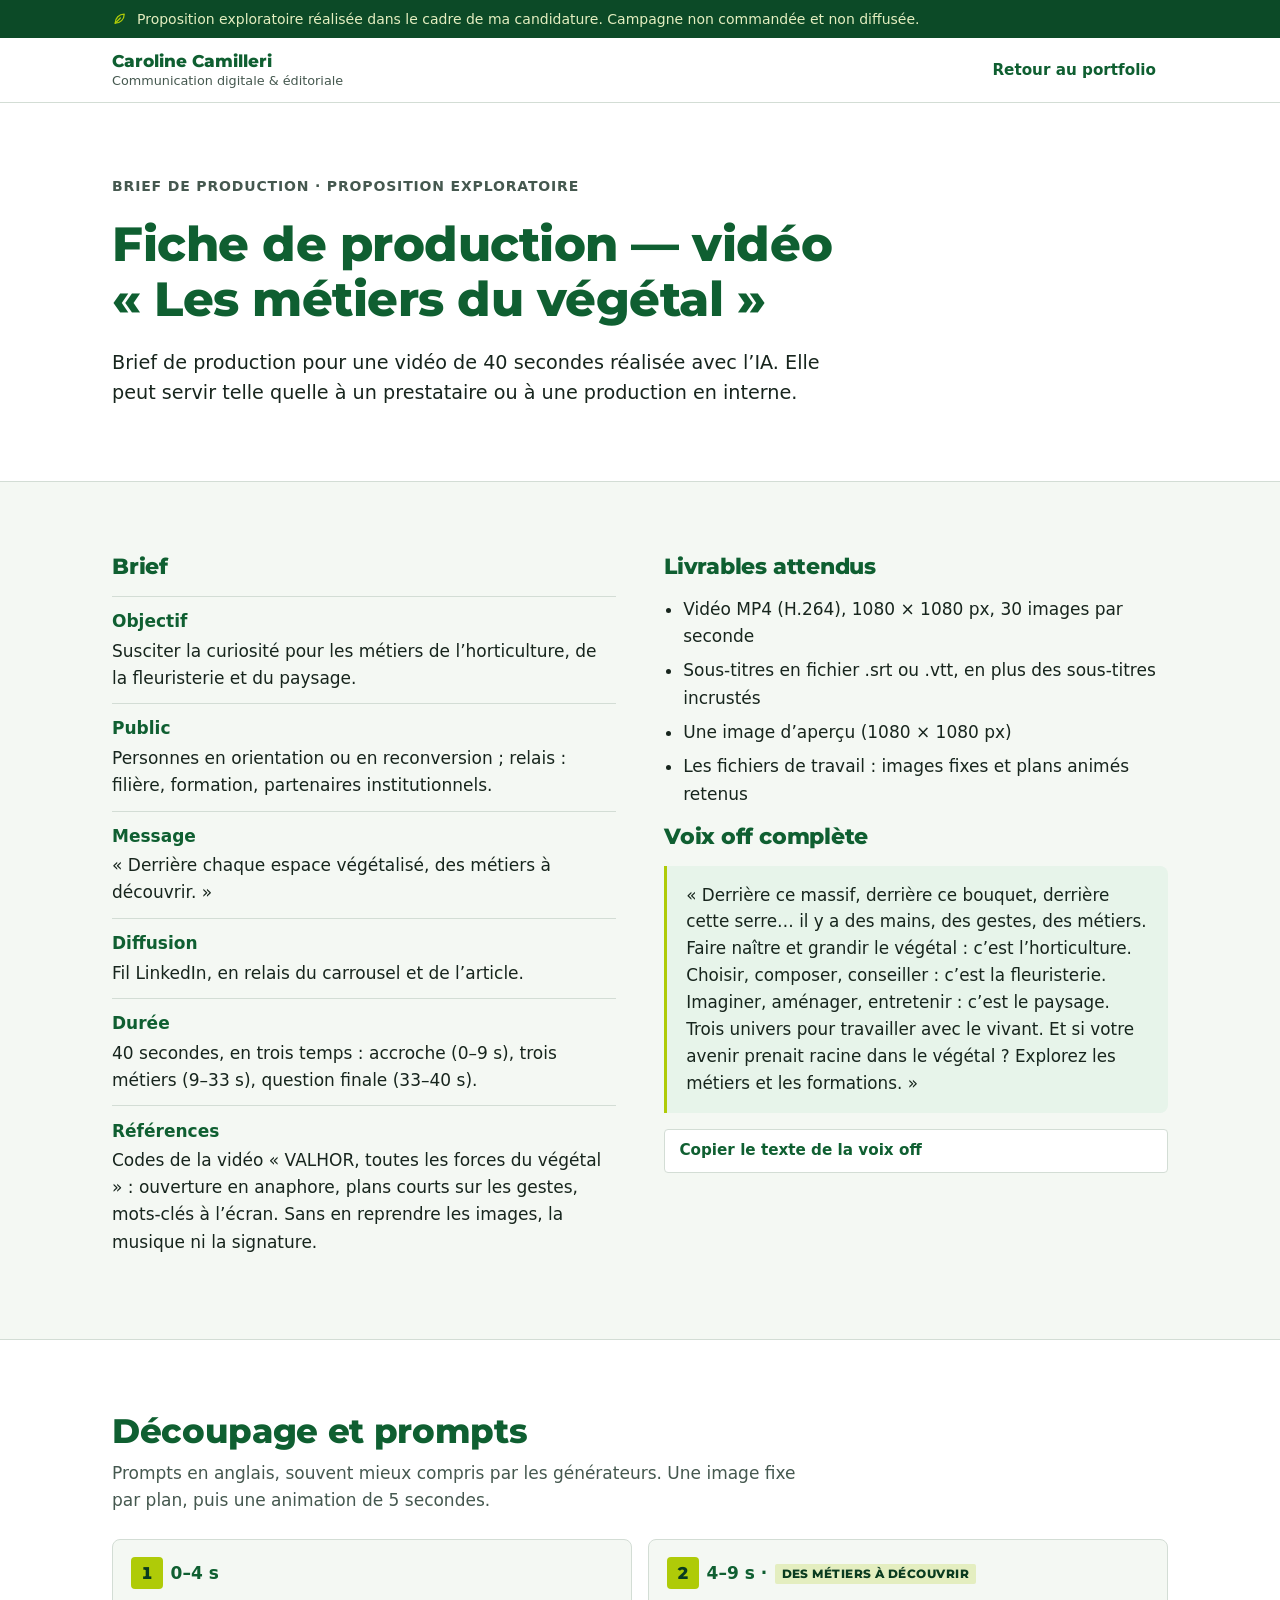
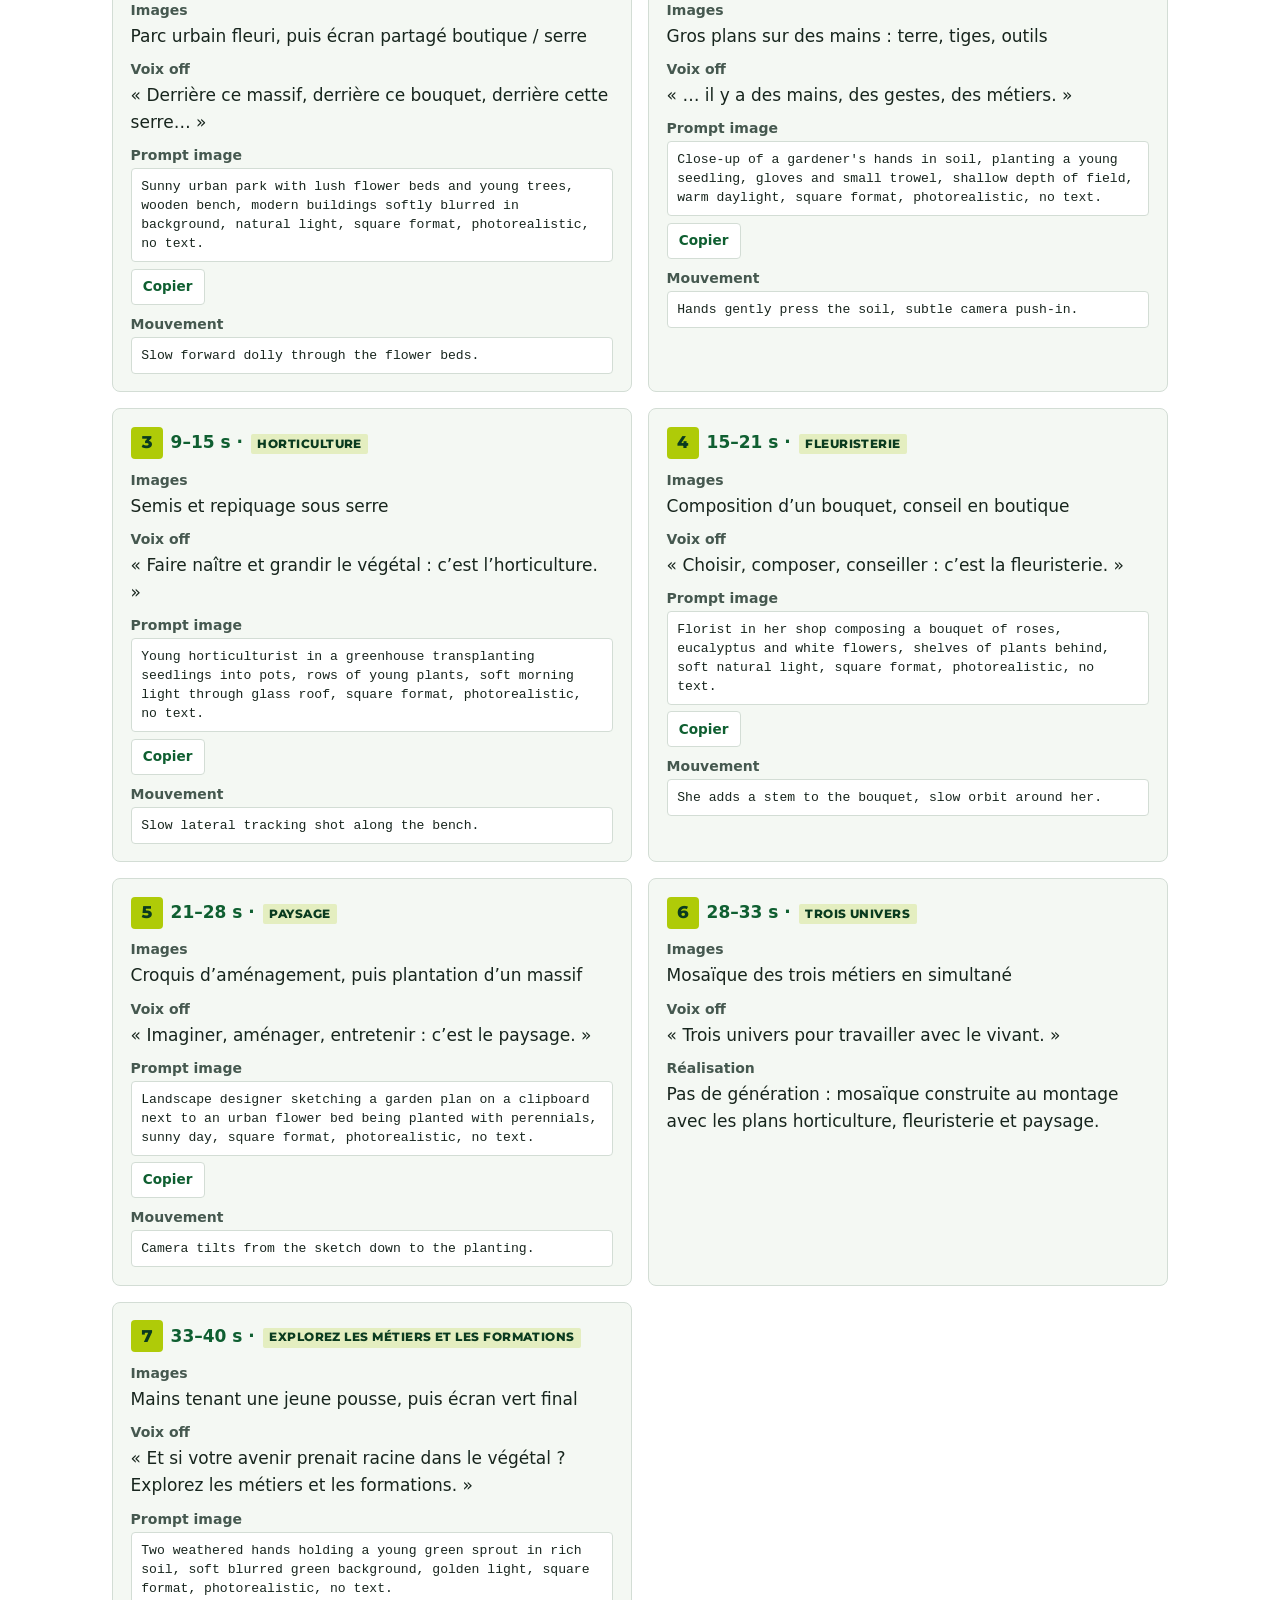
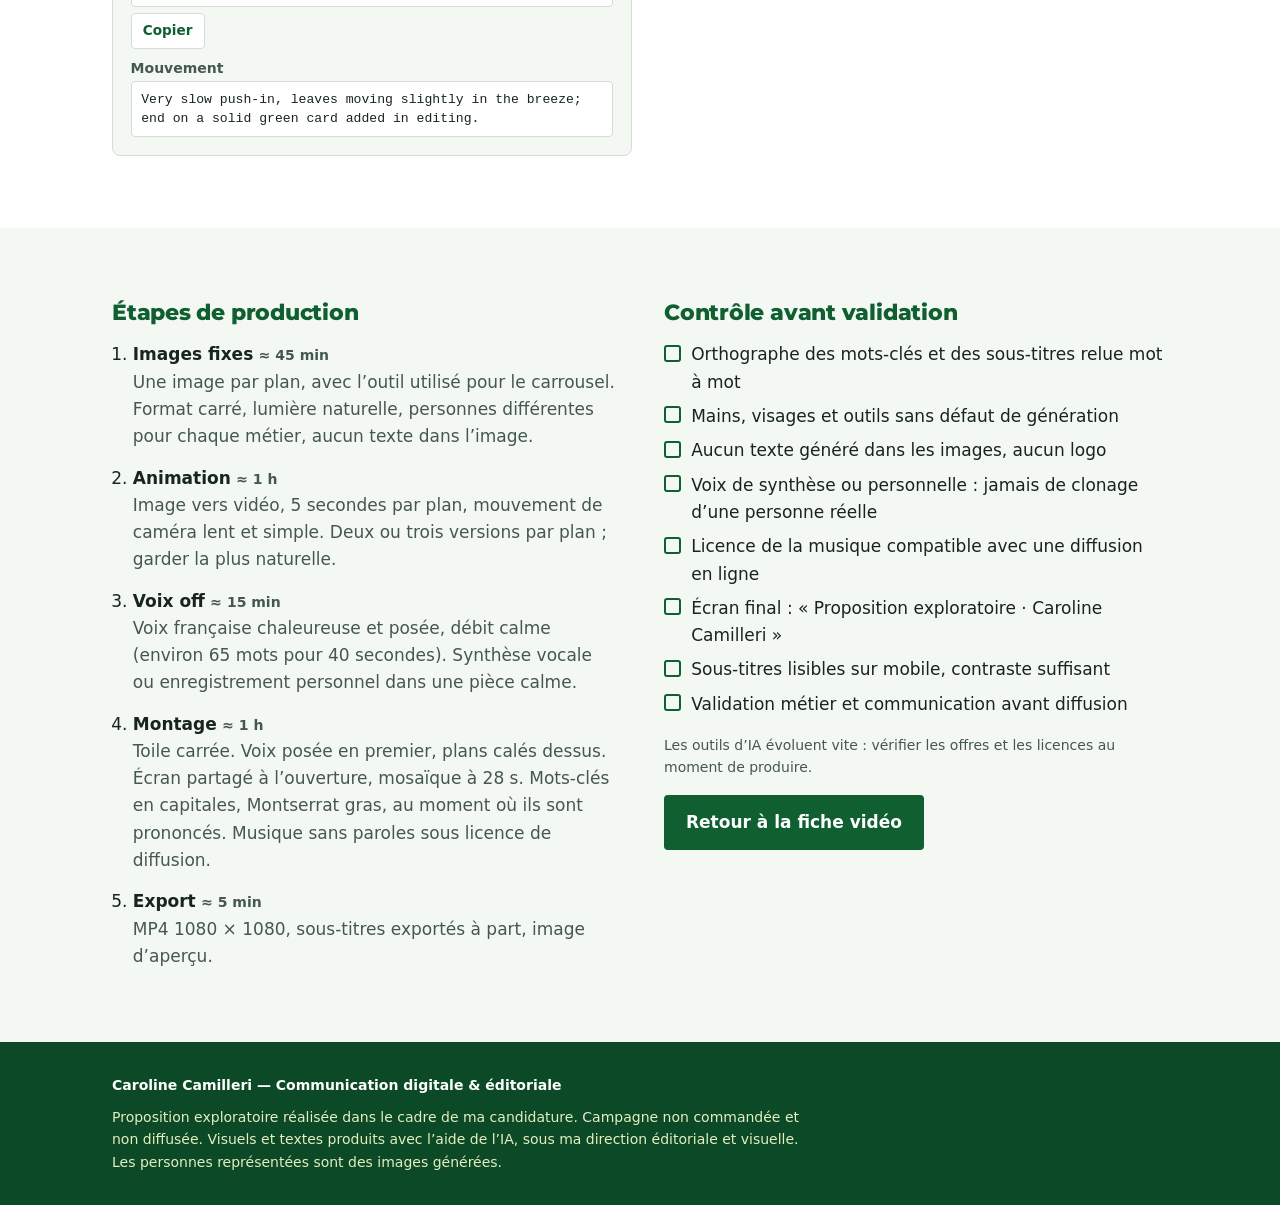
==== fiche-video.html @ 1ad157cb "Fiche de production de la vidéo (brief, prompts, étapes, contrôle) - Nouvelle page fiche-video.html," ====
<!doctype html>
<html lang="fr">
<head>
  <meta charset="utf-8">
  <meta name="viewport" content="width=device-width, initial-scale=1">
  <title>Fiche de production vidéo — Caroline Camilleri</title>
  <meta name="description" content="Fiche de production de la vidéo courte « Les métiers du végétal » : brief, découpage, prompts, étapes et contrôle qualité. Proposition exploratoire, non commandée.">
  <meta name="robots" content="noindex">
  <meta name="theme-color" content="#0c4a27">
  <link rel="stylesheet" href="assets/css/styles.css">
</head>
<body>
  <a class="skip-link" href="#contenu">Aller au contenu</a>

  <div class="disclaimer" role="note">
    <p class="wrap" data-slot="mention"></p>
  </div>

  <header class="site-header" id="haut">
    <div class="wrap site-header__inner">
      <a class="brand" href="index.html">
        <span class="brand__name" data-slot="autrice"></span>
        <span class="brand__role" data-slot="role"></span>
      </a>
      <nav class="site-nav" aria-label="Retour">
        <ul><li><a href="index.html#video">Retour au portfolio</a></li></ul>
      </nav>
    </div>
  </header>

  <main id="contenu" tabindex="-1">
    <noscript>
      <div class="wrap noscript">
        <p>Cette page affiche ses contenus à l’aide de JavaScript. Merci de l’activer.</p>
      </div>
    </noscript>
  </main>

  <footer class="site-footer">
    <div class="wrap site-footer__inner" data-slot="footer"></div>
  </footer>

  <script src="assets/js/content.js"></script>
  <script src="assets/js/fiche.js"></script>
</body>
</html>
---- assets/css/styles.css ----
/* =========================================================
   Portfolio Caroline Camilleri — candidature VALHOR
   Mise en page resserrée : introduction, réalisations, démarche.
   ========================================================= */

@font-face {
  font-family: "Montserrat";
  font-style: normal;
  font-weight: 100 900;
  font-display: swap;
  src: url("../fonts/montserrat-latin-wght-normal.woff2") format("woff2-variations"),
       url("../fonts/montserrat-latin-wght-normal.woff2") format("woff2");
}

/* Palette inspirée de l'univers public de VALHOR (couleurs relevées à l'écran,
   approximatives). Le vert-jaune ne sert jamais de couleur de texte sur fond clair. */
:root {
  --forest: #0f5f31;        /* titres, boutons, texte fort */
  --forest-2: #0b4a26;      /* survol */
  --forest-night: #0c4a27;  /* bandeaux sombres */
  --forest-deep: #0a3b1f;   /* texte posé sur le vert-jaune */
  --lime: #afcb08;          /* vert-jaune, aplats uniquement */
  --lime-soft: #e4eec0;
  --surface: #ffffff;
  --bg: #f4f8f3;
  --tint: #e7f4ea;
  --ink: #17251d;
  --muted: #45584f;
  --border: #d3ddd5;
  --focus: #0b6bcb;

  --font: "Inter", "Segoe UI", system-ui, -apple-system, "Helvetica Neue", Roboto, Arial, sans-serif;
  --font-display: "Montserrat", "Inter", "Segoe UI", system-ui, -apple-system, Arial, sans-serif;

  --fs-h1: clamp(2rem, 1.4rem + 2.6vw, 3rem);
  --fs-h2: clamp(1.6rem, 1.3rem + 1.4vw, 2.1rem);
  --fs-h3: clamp(1.2rem, 1.1rem + 0.5vw, 1.4rem);
  --fs-lead: clamp(1.0625rem, 1rem + 0.3vw, 1.2rem);
  --fs-small: 0.875rem;

  --radius-control: 4px;
  --radius-card: 8px;
  --shadow-card: 0 1px 2px rgba(15, 95, 49, 0.06), 0 8px 24px -12px rgba(15, 95, 49, 0.18);
  --gutter: clamp(1rem, 4vw, 2rem);
  --maxw: 1120px;
  --section-y: clamp(3rem, 7vw, 4.5rem);
}

*, *::before, *::after { box-sizing: border-box; }

html { -webkit-text-size-adjust: 100%; scroll-padding-top: 5rem; }
@media (prefers-reduced-motion: no-preference) { html { scroll-behavior: smooth; } }

body::before {
  content: "";
  position: fixed;
  inset: 0 0 auto;
  height: env(safe-area-inset-top, 0px);
  z-index: 60;
  background: var(--surface);
}

body {
  margin: 0;
  background: var(--bg);
  color: var(--ink);
  font-family: var(--font);
  font-size: 1.0625rem;
  line-height: 1.6;
  overflow-x: hidden;
}

img, svg, video { display: block; max-width: 100%; }
img { height: auto; }

h1, h2, h3,
.brand__name, .project__num, .step__num,
.article-card__title, .placeholder__big {
  font-family: var(--font-display);
}
h1, h2, h3 {
  margin: 0;
  line-height: 1.15;
  letter-spacing: -0.01em;
  font-weight: 800;
  color: var(--forest);
  text-wrap: balance;
}
h1 { font-size: var(--fs-h1); max-width: 22ch; }
h2 { font-size: var(--fs-h2); }
h3 { font-size: var(--fs-h3); font-weight: 700; }

p { margin: 0; }
a { color: var(--forest); text-underline-offset: 0.18em; }

:focus-visible { outline: 3px solid var(--focus); outline-offset: 3px; border-radius: 2px; }
.disclaimer :focus-visible, .site-footer :focus-visible, .lightbox :focus-visible { outline-color: var(--lime); }

.sr-only {
  position: absolute !important;
  width: 1px; height: 1px;
  padding: 0; margin: -1px;
  overflow: hidden;
  clip: rect(0 0 0 0);
  white-space: nowrap;
  border: 0;
}

.wrap { width: 100%; max-width: var(--maxw); margin-inline: auto; padding-inline: var(--gutter); }

.skip-link {
  position: absolute; left: 1rem; top: -4rem; z-index: 100;
  padding: 0.75rem 1rem;
  background: var(--forest-night); color: #fff;
  border-radius: var(--radius-control);
}
.skip-link:focus { top: 1rem; }

.icon {
  width: 1.1em; height: 1.1em; flex: none;
  fill: none; stroke: currentColor; stroke-width: 2; stroke-linecap: round; stroke-linejoin: round;
}

/* ---------- Mention, en-tête ---------- */

.disclaimer { background: var(--forest-night); color: var(--lime-soft); font-size: var(--fs-small); line-height: 1.45; }
.disclaimer p { display: flex; gap: 0.6rem; align-items: flex-start; padding-block: 0.55rem; }
.disclaimer .icon { color: var(--lime); margin-top: 0.15em; }

.site-header {
  position: sticky;
  top: env(safe-area-inset-top, 0px);
  z-index: 50;
  background: rgba(255, 255, 255, 0.95);
  backdrop-filter: blur(8px);
  border-bottom: 1px solid var(--border);
}
.site-header__inner { display: flex; align-items: center; justify-content: space-between; gap: 1rem; min-height: 4rem; }
.brand { display: flex; flex-direction: column; text-decoration: none; line-height: 1.25; }
.brand__name { font-weight: 800; color: var(--forest); }
.brand__role { font-size: 0.8rem; color: var(--muted); }
.site-nav ul { display: flex; gap: 0.25rem; margin: 0; padding: 0; list-style: none; }
.site-nav a {
  display: block;
  padding: 0.5rem 0.75rem;
  font-weight: 600;
  font-size: 0.95rem;
  text-decoration: none;
  border-radius: var(--radius-control);
}
.site-nav a:hover { background: var(--tint); }
@media (max-width: 480px) {
  .brand__role { display: none; }
  .site-nav a { padding: 0.5rem; font-size: 0.9rem; }
}

/* ---------- Boutons, badges, étiquettes ---------- */

.btn {
  display: inline-flex; align-items: center; gap: 0.6rem;
  min-height: 48px;
  padding: 0.75rem 1.25rem;
  font: inherit; font-weight: 700;
  border-radius: var(--radius-control);
  border: 2px solid transparent;
  text-decoration: none;
  cursor: pointer;
}
.btn--primary { background: var(--forest); color: #fff; }
.btn--primary:hover { background: var(--forest-2); }
.btn--primary .icon { color: var(--lime); }
.btn--ghost {
  min-height: 44px; padding: 0.45rem 0.9rem; font-size: 0.95rem;
  background: var(--surface); color: var(--forest); border: 1px solid var(--border);
}
.btn--ghost:hover { border-color: var(--forest); }

.btn-icon {
  display: inline-grid; place-items: center;
  width: 44px; height: 44px; padding: 0;
  color: var(--forest); background: var(--surface);
  border: 1px solid var(--border); border-radius: 50%;
  cursor: pointer;
}
.btn-icon svg { width: 20px; height: 20px; fill: none; stroke: currentColor; stroke-width: 2; stroke-linecap: round; stroke-linejoin: round; }
.btn-icon:hover:not(:disabled) { background: var(--forest); color: #fff; }
.btn-icon:disabled { opacity: 0.4; cursor: not-allowed; }

.badge {
  display: inline-flex; align-items: center; gap: 0.35rem;
  padding: 0.15rem 0.55rem;
  font-family: var(--font);
  font-size: 0.78rem; font-weight: 700; line-height: 1.4;
  letter-spacing: 0; text-transform: none;
  color: var(--forest);
  border: 1px dashed var(--forest);
  border-radius: var(--radius-control);
  white-space: nowrap;
}
.badge .icon { width: 0.9rem; height: 0.9rem; }
.badge--disponible { background: var(--lime); border: 1px solid var(--lime); color: var(--forest-deep); }
.badge--proposition { background: var(--surface); border-style: solid; }

.eyebrow {
  font-size: var(--fs-small); font-weight: 700;
  letter-spacing: 0.06em; text-transform: uppercase;
  color: var(--muted);
}

.tags { display: flex; flex-wrap: wrap; gap: 0.4rem; margin: 0; padding: 0; list-style: none; }
.tags li {
  padding: 0.15rem 0.5rem;
  font-size: var(--fs-small); line-height: 1.4;
  background: var(--tint);
  border-radius: var(--radius-control);
  color: var(--forest-deep);
}

/* ---------- Introduction ---------- */

.hero { padding-block: var(--section-y); background: var(--surface); border-bottom: 1px solid var(--border); }
.hero__inner { display: grid; gap: 1.25rem; justify-items: start; }
.hero__recipient { display: grid; gap: 0.6rem; justify-items: start; }
.hero__logo { width: auto; height: clamp(30px, 3vw, 40px); }
.lead { max-width: 62ch; font-size: var(--fs-lead); color: var(--ink); }
.hero__profile { max-width: 62ch; color: var(--muted); padding-left: 0.9rem; border-left: 3px solid var(--lime); }
.hero .btn { margin-top: 0.5rem; }

/* ---------- Sections ---------- */

.section { padding-block: var(--section-y); }
.section--alt { background: var(--surface); border-top: 1px solid var(--border); }
.section__header { display: grid; gap: 0.6rem; margin-bottom: 2rem; }
.section__intro { max-width: 66ch; color: var(--muted); }

/* ---------- Réalisations ---------- */

.projects { display: grid; gap: 2rem; margin: 0; padding: 0; list-style: none; }
.project article {
  display: grid;
  background: var(--surface);
  border: 1px solid var(--border);
  border-radius: var(--radius-card);
  box-shadow: var(--shadow-card);
  overflow: hidden;
}
.project__media {
  display: flex; flex-direction: column; justify-content: center; align-items: center;
  min-width: 0;
  padding: 0.75rem;
  background: var(--tint);
  border-bottom: 1px solid var(--border);
}
.project__body { display: grid; gap: 0.9rem; align-content: start; justify-items: start; min-width: 0; padding: 1.5rem; }
.project__kicker {
  display: flex; flex-wrap: wrap; align-items: center; gap: 0.5rem;
  font-size: var(--fs-small); font-weight: 700;
  letter-spacing: 0.04em; text-transform: uppercase;
  color: var(--forest);
}
.project__num {
  display: inline-grid; place-items: center;
  min-width: 2rem; height: 2rem; padding-inline: 0.3rem;
  font-weight: 800; color: var(--forest-deep);
  background: var(--lime);
  border-radius: var(--radius-control);
  letter-spacing: 0;
}
.project__details {
  display: grid; gap: 0.8rem;
  width: 100%; margin: 0;
  padding-top: 0.9rem;
  border-top: 1px solid var(--border);
}
.project__details dt { font-size: var(--fs-small); font-weight: 700; color: var(--ink); margin-bottom: 0.15rem; }
.project__details dd { margin: 0; color: var(--muted); }
.project__note { font-size: var(--fs-small); color: var(--muted); }

@media (min-width: 900px) {
  .projects { gap: 2.5rem; }
  .project article { grid-template-columns: minmax(0, 1fr) minmax(0, 1fr); }
  .project__media { padding: 2rem; border-bottom: 0; border-right: 1px solid var(--border); }
  .project__body { padding: 2rem; }
}

.transcript { width: 100%; border: 1px solid var(--border); border-radius: var(--radius-control); }
.transcript summary { padding: 0.7rem 0.9rem; font-weight: 700; color: var(--forest); cursor: pointer; }
.transcript summary:hover { text-decoration: underline; }
.transcript__list, .transcript__plain {
  display: grid; gap: 0.9rem;
  margin: 0; padding: 0 0.9rem 0.9rem 0.9rem;
  list-style: none; font-size: 0.95rem;
}
.transcript__plain { gap: 0.4rem; padding-left: 2rem; list-style: disc; }
.transcript__title { font-weight: 700; color: var(--forest); }

/* Publication LinkedIn (maquette) */
.li-post {
  --li-blue: #0a66c2;
  /* Largeur limitée pour que la publication tienne dans l'écran sur ordinateur. */
  width: min(100%, 460px);
  margin: 0;
  background: #fff;
  border: 1px solid #dcdcdc;
  border-radius: var(--radius-card);
  box-shadow: 0 1px 2px rgba(0, 0, 0, 0.08);
  color: #1d1d1d;
  font-family: -apple-system, system-ui, "Segoe UI", Roboto, "Helvetica Neue", Arial, sans-serif;
  font-size: 0.875rem;
  line-height: 1.45;
  overflow: hidden;
}
@media (min-width: 900px) {
  .li-post { width: min(100%, calc(min(52vh, 460px))); min-width: min(100%, 360px); }
}
.li-post__head { display: flex; align-items: center; gap: 0.6rem; padding: 0.75rem 0.9rem 0.4rem; }
.li-post__avatar {
  display: grid; place-items: center; flex: none;
  width: 44px; height: 44px;
  font-family: var(--font-display); font-weight: 800; font-size: 0.95rem;
  color: var(--forest-deep); background: var(--lime);
  border-radius: 50%;
}
.li-post__author { font-weight: 600; font-size: 0.9rem; }
.li-post__meta { font-size: 0.75rem; color: #5e5e5e; }
.li-post__globe { display: inline-block; vertical-align: -0.1em; width: 0.8rem; height: 0.8rem; fill: none; stroke: currentColor; stroke-width: 1.8; }
.li-post__text { display: grid; gap: 0.55rem; padding: 0.25rem 0.9rem 0; }
/* Replié : seul le premier paragraphe, limité à deux lignes, comme sur LinkedIn. */
.li-post__text.is-collapsed > :not(:first-child) { display: none; }
.li-post__text.is-collapsed > :first-child {
  display: -webkit-box;
  -webkit-box-orient: vertical;
  -webkit-line-clamp: 2;
  overflow: hidden;
}
.li-post__more[hidden] { display: none; }
.li-post__tags { color: var(--li-blue); font-weight: 600; }
.li-post__more {
  display: block; margin: 0 0.9rem 0 auto; padding: 0.1rem 0;
  font: inherit; font-size: 0.85rem; color: #5e5e5e;
  background: none; border: 0; cursor: pointer;
}
.li-post__more:hover { color: var(--li-blue); text-decoration: underline; }
.li-post__text:not(.is-collapsed) { padding-bottom: 0.6rem; }
.li-post__actions {
  display: grid; grid-template-columns: repeat(4, 1fr);
  padding: 0.25rem 0.4rem;
  border-top: 1px solid #e8e8e8;
  color: #5e5e5e; font-size: 0.78rem; font-weight: 600;
}
.li-post__actions span { display: flex; align-items: center; justify-content: center; gap: 0.3rem; padding: 0.55rem 0.2rem; }
.li-post__icon { width: 1.05rem; height: 1.05rem; fill: none; stroke: currentColor; stroke-width: 1.8; stroke-linejoin: round; stroke-linecap: round; }
@media (max-width: 380px) { .li-post__actions span { flex-direction: column; gap: 0.1rem; } }

/* Carrousel « document » dans la publication */
.carousel { width: 100%; margin-top: 0.5rem; }
.carousel__frame { position: relative; }
.carousel__viewport {
  display: grid;
  aspect-ratio: 1 / 1;
  max-width: 100%;
  background: #f3f2ef;
  touch-action: pan-y;
}
.carousel__slide { grid-area: 1 / 1; visibility: hidden; opacity: 0; }
.carousel__slide.is-active { visibility: visible; opacity: 1; }
.carousel__slide img { width: 100%; height: 100%; object-fit: contain; }
@media (prefers-reduced-motion: no-preference) {
  .carousel__slide { transition: opacity 0.25s ease, visibility 0.25s; }
}
.carousel__bar {
  position: absolute; top: 0.6rem; left: 0.6rem;
  padding: 0.2rem 0.55rem;
  font-size: 0.75rem; font-weight: 600;
  color: #fff; background: rgba(0, 0, 0, 0.7);
  border-radius: var(--radius-control);
  font-variant-numeric: tabular-nums;
  pointer-events: none;
}
.carousel__arrow, .carousel__zoom {
  position: absolute;
  width: 40px; height: 40px;
  background: rgba(0, 0, 0, 0.7); color: #fff; border: 0;
}
.carousel__arrow { top: 50%; transform: translateY(-50%); }
.carousel__arrow--prev { left: 0.6rem; }
.carousel__arrow--next { right: 0.6rem; }
.carousel__zoom { right: 0.6rem; bottom: 0.9rem; }
.carousel__arrow:disabled { display: none; }
.carousel__arrow:hover:not(:disabled), .carousel__zoom:hover { background: #000; color: #fff; }
.carousel__progress { position: absolute; left: 0; right: 0; bottom: 0; height: 4px; background: rgba(0, 0, 0, 0.15); }
.carousel__progress span { display: block; height: 100%; width: 20%; background: var(--li-blue); }
@media (prefers-reduced-motion: no-preference) { .carousel__progress span { transition: width 0.25s ease; } }

/* Emplacements en préparation */
.placeholder {
  display: grid; gap: 1rem; justify-items: center;
  width: min(100%, 440px);
  padding: 1.25rem;
  background: var(--surface);
  border: 1px dashed var(--forest);
  border-radius: var(--radius-card);
  text-align: center;
}
.placeholder__tag {
  display: inline-flex; align-items: center; gap: 0.45rem;
  padding: 0.3rem 0.7rem;
  font-size: 0.85rem; font-weight: 700;
  color: var(--forest);
  background: var(--surface);
  border: 1px dashed var(--forest);
  border-radius: var(--radius-control);
}
.placeholder__caption { font-size: 0.85rem; color: var(--muted); }
.placeholder--dark {
  width: min(100%, 260px);
  aspect-ratio: 9 / 14;
  align-content: center;
  background: var(--forest-night);
  border: 0;
}
.placeholder--dark .placeholder__tag { background: var(--lime); border-color: var(--lime); color: var(--forest-deep); }
.placeholder--dark .placeholder__big { font-size: 1.8rem; font-weight: 800; color: #fff; }
.placeholder--dark .placeholder__caption { color: var(--lime-soft); }

.devices { display: grid; grid-template-columns: minmax(0, 1fr) 5.5rem; gap: 1rem; align-items: end; width: 100%; }
.device { border: 2px solid var(--forest); background: var(--bg); overflow: hidden; }
.device--desktop { aspect-ratio: 4 / 3; border-radius: 6px; border-top-width: 12px; }
.device--mobile { aspect-ratio: 9 / 18; border-radius: 12px; border-width: 5px 3px; }
.wire { display: flex; flex-direction: column; gap: 8%; height: 100%; padding: 10%; }
.device--desktop .wire { gap: 7%; padding: 8% 14%; }
.wire > span { display: block; background: rgba(15, 95, 49, 0.14); border-radius: 2px; }
.wire__line { height: 5%; min-height: 4px; }
.wire__line--short { width: 40%; }
.wire > .wire__hero { height: 22%; background: rgba(175, 203, 8, 0.55); }
.wire > .wire__cols { display: grid; grid-template-columns: repeat(3, 1fr); gap: 6%; height: 20%; background: transparent; }
.wire__cols span { background: rgba(15, 95, 49, 0.14); border-radius: 2px; }
.device--mobile .wire > .wire__cols { grid-template-columns: 1fr; height: 32%; gap: 10%; }
.wire > .wire__cta { width: 45%; height: 6%; min-height: 6px; background: var(--forest); }

/* Découpage vidéo */
.storyboard {
  display: grid; gap: 0.9rem;
  width: min(100%, 460px);
  padding: 1.1rem;
  background: var(--forest-night);
  color: var(--lime-soft);
  border-radius: var(--radius-card);
}
.storyboard .placeholder__tag { justify-self: start; background: var(--lime); border-color: var(--lime); color: var(--forest-deep); }
.storyboard .placeholder__caption { color: var(--lime-soft); }
.storyboard__list { display: grid; margin: 0; padding: 0; list-style: none; }
.storyboard__list li {
  display: grid; grid-template-columns: 4.2rem minmax(0, 1fr); gap: 0.6rem;
  padding: 0.55rem 0;
  border-top: 1px solid rgba(228, 238, 192, 0.2);
}
.storyboard__tc { font-size: 0.8rem; font-weight: 700; color: var(--lime); font-variant-numeric: tabular-nums; padding-top: 0.1rem; }
.storyboard__content { display: grid; gap: 0.2rem; min-width: 0; }
.storyboard__voix { color: #fff; font-size: 0.92rem; line-height: 1.4; }
.storyboard__image { font-size: 0.8rem; line-height: 1.4; }
.storyboard__ecran {
  justify-self: start;
  margin-top: 0.15rem;
  padding: 0.05rem 0.4rem;
  font-family: var(--font-display); font-size: 0.72rem; font-weight: 800;
  letter-spacing: 0.04em; text-transform: uppercase;
  color: var(--forest-deep); background: var(--lime-soft);
  border-radius: 2px;
}

/* Article */
.article-card {
  display: grid; gap: 0.8rem;
  width: min(100%, 440px);
  padding: 1.5rem;
  background: var(--surface);
  border: 1px solid var(--border);
  border-radius: var(--radius-card);
}
.article-card__kicker { font-size: 0.8rem; font-weight: 700; letter-spacing: 0.06em; text-transform: uppercase; color: var(--muted); }
.article-card__title { font-size: 1.35rem; font-weight: 800; line-height: 1.25; color: var(--forest); }
.article-card__lines { display: grid; gap: 0.5rem; margin-top: 0.4rem; }
.article-card__lines span { height: 0.5rem; border-radius: 2px; background: rgba(15, 95, 49, 0.12); }
.article-card__lines span:last-child { width: 60%; }

/* Calendrier */
.table-wrap { width: 100%; overflow-x: auto; }
.calendar {
  width: 100%;
  border-collapse: collapse;
  font-size: 0.9rem;
  background: var(--surface);
  border: 1px solid var(--border);
  border-radius: var(--radius-card);
}
.calendar th, .calendar td { padding: 0.6rem 0.7rem; text-align: left; vertical-align: top; border-bottom: 1px solid var(--border); }
.calendar thead th { font-size: 0.75rem; font-weight: 700; letter-spacing: 0.06em; text-transform: uppercase; color: var(--muted); }
.calendar tbody th { font-weight: 700; color: var(--forest); white-space: nowrap; }
.calendar tbody tr:last-child > * { border-bottom: 0; }
.calendar .badge { font-size: 0.72rem; }

@media (max-width: 520px) {
  .calendar thead { position: absolute; width: 1px; height: 1px; overflow: hidden; clip: rect(0 0 0 0); }
  .calendar, .calendar tbody, .calendar tr, .calendar th, .calendar td { display: block; }
  .calendar tr { padding: 0.6rem 0.8rem; border-bottom: 1px solid var(--border); }
  .calendar tbody tr:last-child { border-bottom: 0; }
  .calendar th, .calendar td { padding: 0.1rem 0; border: 0; }
  .calendar td:last-child { margin-top: 0.3rem; }
}

/* ---------- Démarche ---------- */

.steps { display: grid; grid-template-columns: repeat(2, minmax(0, 1fr)); gap: 0.75rem; margin: 0 0 1rem; padding: 0; list-style: none; }
.step {
  display: grid; gap: 0.4rem; align-content: start;
  padding: 1.1rem;
  background: var(--bg);
  border: 1px solid var(--border);
  border-top: 4px solid var(--forest);
  border-radius: var(--radius-card);
}
.step__num {
  display: inline-grid; place-items: center;
  width: 2rem; height: 2rem;
  font-weight: 800; color: var(--forest-deep);
  background: var(--lime);
  border-radius: 50%;
}
.step h3 { font-size: 1.05rem; }
.step p { font-size: 0.95rem; color: var(--muted); }
@media (min-width: 600px) { .steps { grid-template-columns: repeat(3, minmax(0, 1fr)); } }
@media (min-width: 1000px) { .steps { grid-template-columns: repeat(6, minmax(0, 1fr)); } }

.contribution {
  margin-top: 1.5rem;
  padding: 1rem 1.25rem;
  font-weight: 700;
  color: var(--forest);
  background: var(--tint);
  border-radius: var(--radius-card);
  max-width: 70ch;
}

/* ---------- Fiche de production ---------- */

.fiche-grid { display: grid; gap: 2.5rem; }
.fiche-grid > div { display: grid; gap: 1rem; align-content: start; min-width: 0; }
.fiche-grid h2 { font-size: var(--fs-h3); }
@media (min-width: 900px) { .fiche-grid { grid-template-columns: minmax(0, 1fr) minmax(0, 1fr); gap: 3rem; } }
.fiche-brief { display: grid; gap: 0; margin: 0; }
.fiche-brief > div { padding: 0.7rem 0; border-top: 1px solid var(--border); }
.fiche-brief dt { font-weight: 700; color: var(--forest); }
.fiche-brief dd { margin: 0.15rem 0 0; color: var(--ink); }
.fiche-list, .fiche-check { display: grid; gap: 0.45rem; margin: 0; padding-left: 1.2rem; }
.fiche-check { list-style: none; padding: 0; }
.fiche-check li { position: relative; padding-left: 1.7rem; }
.fiche-check li::before {
  content: ""; position: absolute; left: 0; top: 0.2em;
  width: 1.05rem; height: 1.05rem;
  border: 2px solid var(--forest); border-radius: 3px;
}
.fiche-voix { margin: 0; padding: 1rem 1.2rem; background: var(--tint); border-left: 3px solid var(--lime); border-radius: 0 var(--radius-card) var(--radius-card) 0; font-size: 1.05rem; }
.fiche-intro { margin: 0.6rem 0 1.5rem; }
.fiche-plans { display: grid; gap: 1rem; margin: 0; padding: 0; list-style: none; }
@media (min-width: 900px) { .fiche-plans { grid-template-columns: repeat(2, minmax(0, 1fr)); } }
.fiche-plan { display: grid; gap: 0.6rem; align-content: start; min-width: 0; padding: 1.1rem; background: var(--bg); border: 1px solid var(--border); border-radius: var(--radius-card); }
.fiche-plan__head { display: flex; flex-wrap: wrap; align-items: center; gap: 0.5rem; font-weight: 700; color: var(--forest); font-variant-numeric: tabular-nums; }
.fiche-plan__body { display: grid; gap: 0.5rem; margin: 0; }
.fiche-plan__body dt { font-size: var(--fs-small); font-weight: 700; color: var(--muted); }
.fiche-plan__body dd { margin: 0.1rem 0 0; display: grid; gap: 0.4rem; justify-items: start; min-width: 0; }
.fiche-plan__body code {
  display: block; width: 100%;
  padding: 0.5rem 0.6rem;
  font-family: ui-monospace, "SFMono-Regular", Menlo, Consolas, monospace; font-size: 0.82rem; line-height: 1.45;
  background: var(--surface); border: 1px solid var(--border); border-radius: var(--radius-control);
  overflow-wrap: anywhere;
}
.fiche-copy { min-height: 36px; padding: 0.3rem 0.7rem; font-size: 0.85rem; }
.fiche-steps { display: grid; gap: 0.9rem; margin: 0; padding-left: 1.3rem; }
.fiche-steps li p + p { color: var(--muted); }
.fiche-duree { font-size: var(--fs-small); color: var(--muted); font-weight: 600; font-variant-numeric: tabular-nums; }

/* ---------- Pied de page ---------- */

.site-footer { background: var(--forest-night); color: var(--lime-soft); padding-block: 2rem; font-size: var(--fs-small); }
.site-footer__inner { display: grid; gap: 0.6rem; }
.site-footer__inner p { max-width: 80ch; }
.site-footer__name { font-weight: 700; color: #fff; }
.noscript { padding-block: 3rem; }

/* ---------- Agrandissement ---------- */

.lightbox {
  width: 100vw; height: 100vh; max-width: 100vw; max-height: 100vh;
  margin: 0; padding: 0; border: 0;
  background: rgba(6, 30, 16, 0.96);
  color: var(--lime-soft);
}
.lightbox::backdrop { background: rgba(6, 30, 16, 0.85); }
.lightbox[open] { display: flex; flex-direction: column; }
.lightbox__bar { display: flex; align-items: center; gap: 1rem; padding: 0.75rem var(--gutter); }
.lightbox__title { font-size: 1rem; color: #fff; }
.lightbox__counter { margin-right: auto; font-variant-numeric: tabular-nums; }
.lightbox__stage {
  flex: 1; min-height: 0;
  display: grid; grid-template-columns: auto minmax(0, 1fr) auto; align-items: center; gap: 1rem;
  padding: 0 var(--gutter) var(--gutter);
  touch-action: pan-y;
}
.lightbox__img { justify-self: center; max-width: 100%; max-height: calc(100vh - 6rem); width: auto; height: auto; object-fit: contain; border-radius: 4px; }
.lightbox .btn-icon { background: transparent; color: #fff; border-color: rgba(255, 255, 255, 0.5); }
.lightbox .btn-icon:hover:not(:disabled) { background: var(--lime); color: var(--forest-deep); }
@media (max-width: 600px) {
  .lightbox__stage { grid-template-columns: 1fr 1fr; grid-template-rows: minmax(0, 1fr) auto; }
  .lightbox__img { grid-column: 1 / -1; grid-row: 1; max-height: calc(100vh - 10rem); }
  .lightbox__nav:first-child { grid-row: 2; justify-self: end; }
  .lightbox__nav:last-child { grid-row: 2; justify-self: start; }
}

@media (prefers-reduced-motion: reduce) {
  *, *::before, *::after { transition-duration: 0.01ms !important; animation-duration: 0.01ms !important; }
}
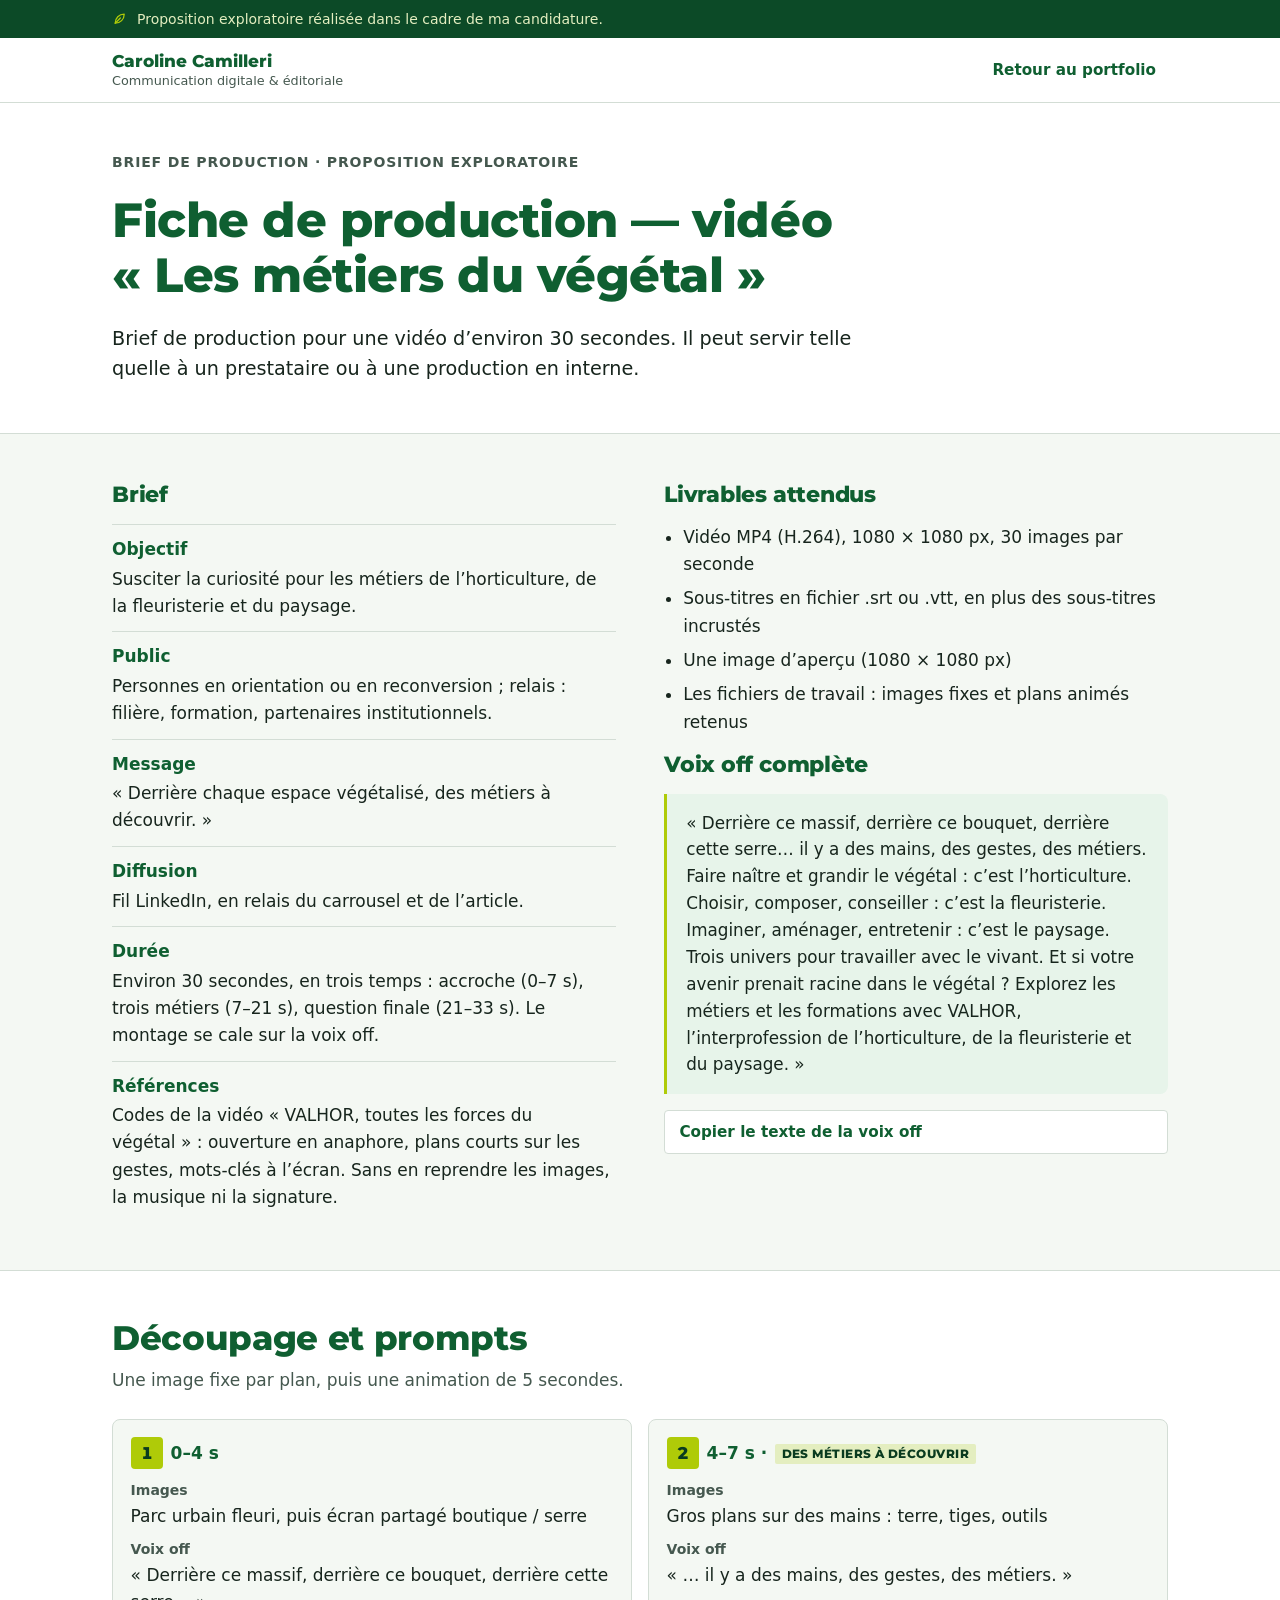
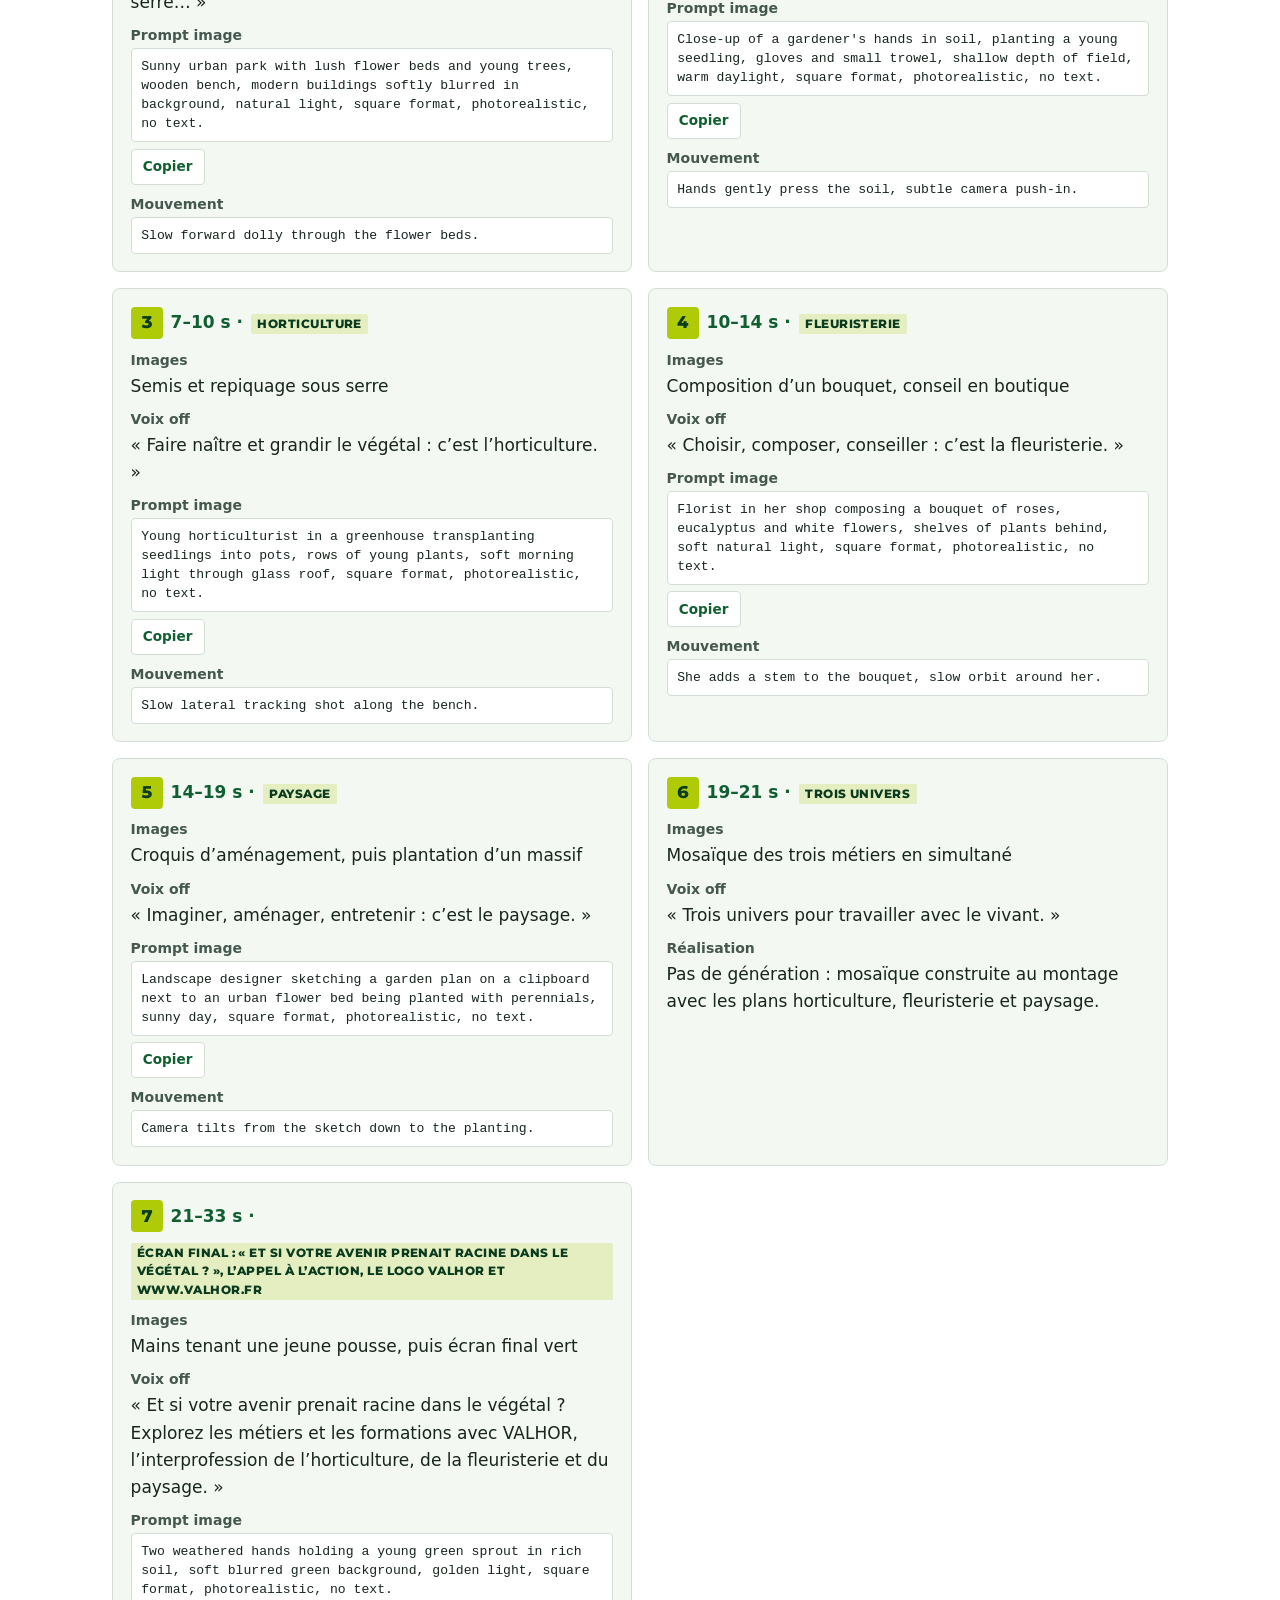
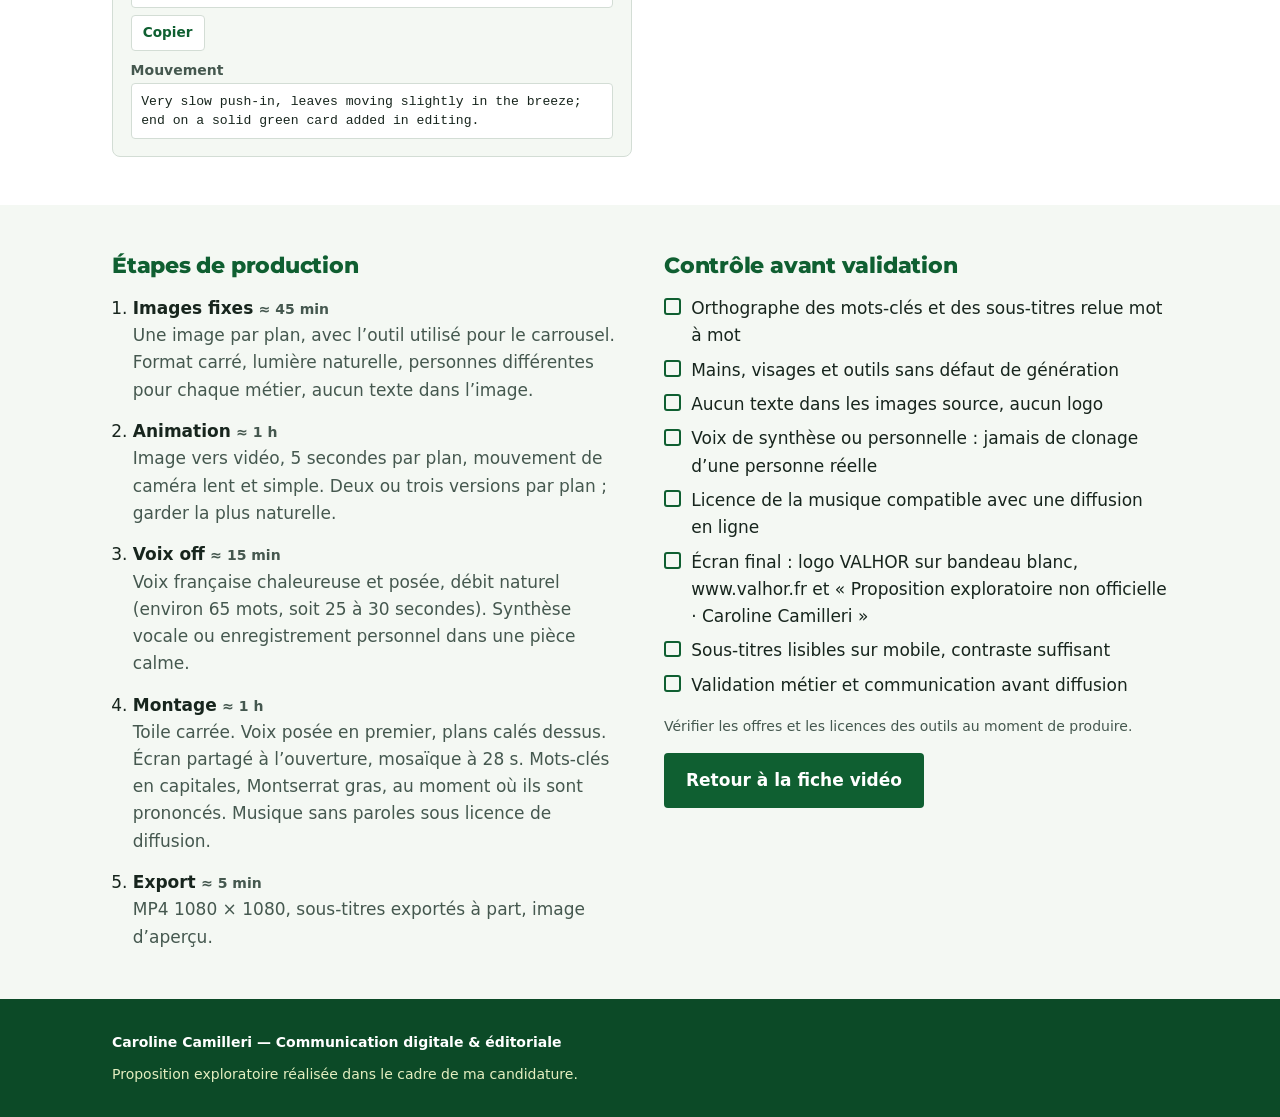
==== commit ed3c7983: "Numéro de version sur les feuilles de style et scripts (mise à jour immédiate dans les navigateurs) " ====
--- a/fiche-video.html
+++ b/fiche-video.html
@@ -7,7 +7,7 @@
   <meta name="description" content="Fiche de production de la vidéo courte « Les métiers du végétal » : brief, découpage, prompts, étapes et contrôle qualité. Proposition exploratoire, non commandée.">
   <meta name="robots" content="noindex">
   <meta name="theme-color" content="#0c4a27">
-  <link rel="stylesheet" href="assets/css/styles.css">
+  <link rel="stylesheet" href="assets/css/styles.css?v=202610251705">
 </head>
 <body>
   <a class="skip-link" href="#contenu">Aller au contenu</a>
@@ -40,7 +40,7 @@
     <div class="wrap site-footer__inner" data-slot="footer"></div>
   </footer>
 
-  <script src="assets/js/content.js"></script>
-  <script src="assets/js/fiche.js"></script>
+  <script src="assets/js/content.js?v=202610251705"></script>
+  <script src="assets/js/fiche.js?v=202610251705"></script>
 </body>
 </html>
--- a/assets/css/styles.css
+++ b/assets/css/styles.css
@@ -43,7 +43,7 @@
   --shadow-card: 0 1px 2px rgba(15, 95, 49, 0.06), 0 8px 24px -12px rgba(15, 95, 49, 0.18);
   --gutter: clamp(1rem, 4vw, 2rem);
   --maxw: 1120px;
-  --section-y: clamp(3rem, 7vw, 4.5rem);
+  --section-y: clamp(2rem, 4.5vw, 3rem);
 }
 
 *, *::before, *::after { box-sizing: border-box; }
@@ -220,6 +220,11 @@
 
 .hero { padding-block: var(--section-y); background: var(--surface); border-bottom: 1px solid var(--border); }
 .hero__inner { display: grid; gap: 1.25rem; justify-items: start; }
+.hero__grid { display: grid; gap: 2rem; align-items: center; }
+@media (min-width: 900px) { .hero__grid { grid-template-columns: minmax(0, 1.3fr) minmax(0, 1fr); gap: 3.5rem; } }
+.hero__image { margin: 0; }
+.hero__image img { width: 100%; aspect-ratio: 1 / 1; object-fit: cover; border-radius: var(--radius-card); box-shadow: var(--shadow-card); }
+@media (max-width: 899px) { .hero__image img { aspect-ratio: 16 / 10; } }
 .hero__recipient { display: grid; gap: 0.6rem; justify-items: start; }
 .hero__logo { width: auto; height: clamp(30px, 3vw, 40px); }
 .lead { max-width: 62ch; font-size: var(--fs-lead); color: var(--ink); }
@@ -230,12 +235,12 @@
 
 .section { padding-block: var(--section-y); }
 .section--alt { background: var(--surface); border-top: 1px solid var(--border); }
-.section__header { display: grid; gap: 0.6rem; margin-bottom: 2rem; }
+.section__header { display: grid; gap: 0.5rem; margin-bottom: 1.5rem; }
 .section__intro { max-width: 66ch; color: var(--muted); }
 
 /* ---------- Réalisations ---------- */
 
-.projects { display: grid; gap: 2rem; margin: 0; padding: 0; list-style: none; }
+.projects { display: grid; gap: 1.25rem; margin: 0; padding: 0; list-style: none; }
 .project article {
   display: grid;
   background: var(--surface);
@@ -277,10 +282,10 @@
 .project__note { font-size: var(--fs-small); color: var(--muted); }
 
 @media (min-width: 900px) {
-  .projects { gap: 2.5rem; }
+  .projects { gap: 1.5rem; }
   .project article { grid-template-columns: minmax(0, 1fr) minmax(0, 1fr); }
   .project__media { padding: 2rem; border-bottom: 0; border-right: 1px solid var(--border); }
-  .project__body { padding: 2rem; }
+  .project__body { padding: 1.75rem 2rem; }
 }
 
 .transcript { width: 100%; border: 1px solid var(--border); border-radius: var(--radius-control); }
@@ -292,6 +297,17 @@
   list-style: none; font-size: 0.95rem;
 }
 .transcript__plain { gap: 0.4rem; padding-left: 2rem; list-style: disc; }
+.script { display: grid; gap: 0.6rem; padding: 0 0.9rem 0.9rem; font-size: 0.95rem; }
+.script__titre { font-size: var(--fs-small); font-weight: 700; letter-spacing: 0.06em; text-transform: uppercase; color: var(--muted); margin-top: 0.4rem; }
+.script__voix { margin: 0; padding: 0.7rem 0.9rem; background: var(--tint); border-left: 3px solid var(--lime); }
+.script__plans { display: grid; margin: 0; padding: 0; list-style: none; }
+.script__plans li { display: grid; grid-template-columns: 4.2rem minmax(0, 1fr); gap: 0.6rem; padding: 0.6rem 0; border-top: 1px solid var(--border); }
+.script__tc { font-weight: 700; color: var(--forest); font-variant-numeric: tabular-nums; }
+.script__plans dl { display: grid; gap: 0.25rem; margin: 0; min-width: 0; }
+.script__plans dl div { display: grid; grid-template-columns: 5.5rem minmax(0, 1fr); gap: 0.4rem; }
+.script__plans dt { font-size: var(--fs-small); font-weight: 700; color: var(--muted); }
+.script__plans dd { margin: 0; }
+@media (max-width: 480px) { .script__plans li, .script__plans dl div { grid-template-columns: 1fr; gap: 0.1rem; } }
 .transcript__title { font-weight: 700; color: var(--forest); }
 
 /* Publication LinkedIn (maquette) */
@@ -438,6 +454,14 @@
 .device--mobile .wire > .wire__cols { grid-template-columns: 1fr; height: 32%; gap: 10%; }
 .wire > .wire__cta { width: 45%; height: 6%; min-height: 6px; background: var(--forest); }
 
+/* Vidéo */
+.media-video {
+  width: min(100%, 460px);
+  aspect-ratio: 1 / 1;
+  background: var(--forest-night);
+  border-radius: var(--radius-card);
+}
+
 /* Découpage vidéo */
 .storyboard {
   display: grid; gap: 0.9rem;
@@ -469,7 +493,45 @@
   border-radius: 2px;
 }
 
+/* Aperçus réels de la newsletter : capture verticale sur toute la hauteur
+   de la colonne, version mobile en incrustation. */
+.project__media--newsletter { padding: 0; justify-content: stretch; align-items: stretch; }
+.project__media--newsletter .devices--real {
+  position: relative; display: block; width: 100%; height: 100%; min-height: 520px;
+  padding: 2rem 2rem 0; overflow: hidden;
+}
+.project__media--newsletter .device--desktop {
+  position: absolute; inset: 2rem 2rem 0 2rem; aspect-ratio: auto;
+  border: 1px solid var(--border); border-bottom: 0; border-radius: var(--radius-card) var(--radius-card) 0 0;
+  box-shadow: var(--shadow-card); background: #fff;
+}
+.project__media--newsletter .device--mobile {
+  position: absolute; right: 1.25rem; bottom: 1.25rem; width: 28%; max-width: 150px; aspect-ratio: 1 / 2;
+  box-shadow: 0 12px 30px -10px rgba(10, 40, 20, 0.45);
+}
+@media (max-width: 899px) { .project__media--newsletter .devices--real { min-height: 460px; } }
+.devices--real { width: min(100%, 460px); text-decoration: none; }
+.devices--real .device { display: block; }
+.devices--real .device img { display: block; width: 100%; height: 100%; object-fit: cover; object-position: top; }
+.devices--real:hover .device { border-color: var(--forest-2); }
+
 /* Article */
+.article-apercu { display: block; width: min(100%, 460px); border: 1px solid var(--border); border-radius: var(--radius-card); overflow: hidden; box-shadow: var(--shadow-card); }
+.article-apercu img { display: block; width: 100%; }
+.article-apercu:hover { border-color: var(--forest); }
+/* Comme la newsletter : capture verticale sur toute la hauteur de la colonne. */
+.project__media--article { padding: 0; justify-content: stretch; align-items: stretch; }
+.project__media--article .article-apercu {
+  position: relative; width: 100%; height: 100%; min-height: 520px;
+  border: 0; border-radius: 0; box-shadow: none; overflow: hidden;
+}
+.project__media--article .article-apercu img {
+  position: absolute; inset: 2rem 2rem 0 2rem; width: calc(100% - 4rem); height: calc(100% - 2rem);
+  object-fit: cover; object-position: top;
+  border: 1px solid var(--border); border-bottom: 0; border-radius: var(--radius-card) var(--radius-card) 0 0;
+  box-shadow: var(--shadow-card); background: #fff;
+}
+@media (max-width: 899px) { .project__media--article .article-apercu { min-height: 460px; } }
 .article-card {
   display: grid; gap: 0.8rem;
   width: min(100%, 440px);
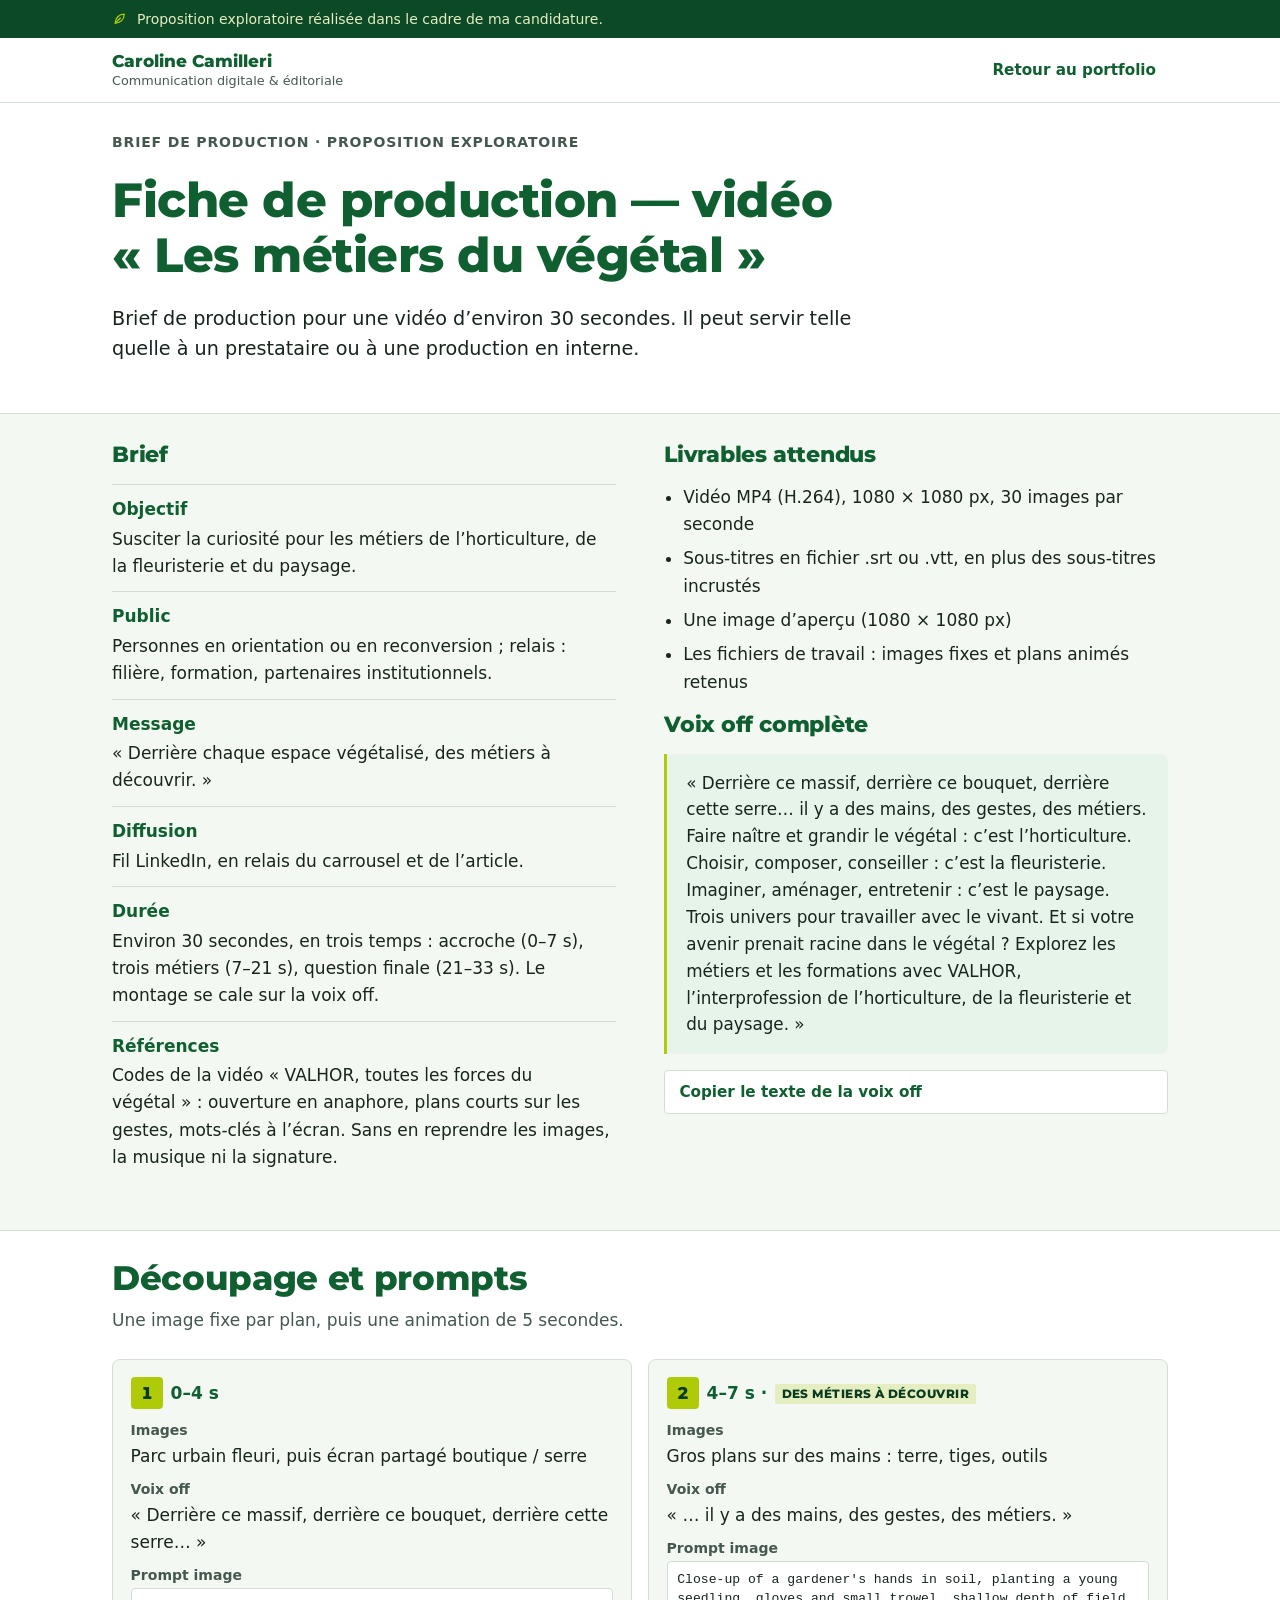
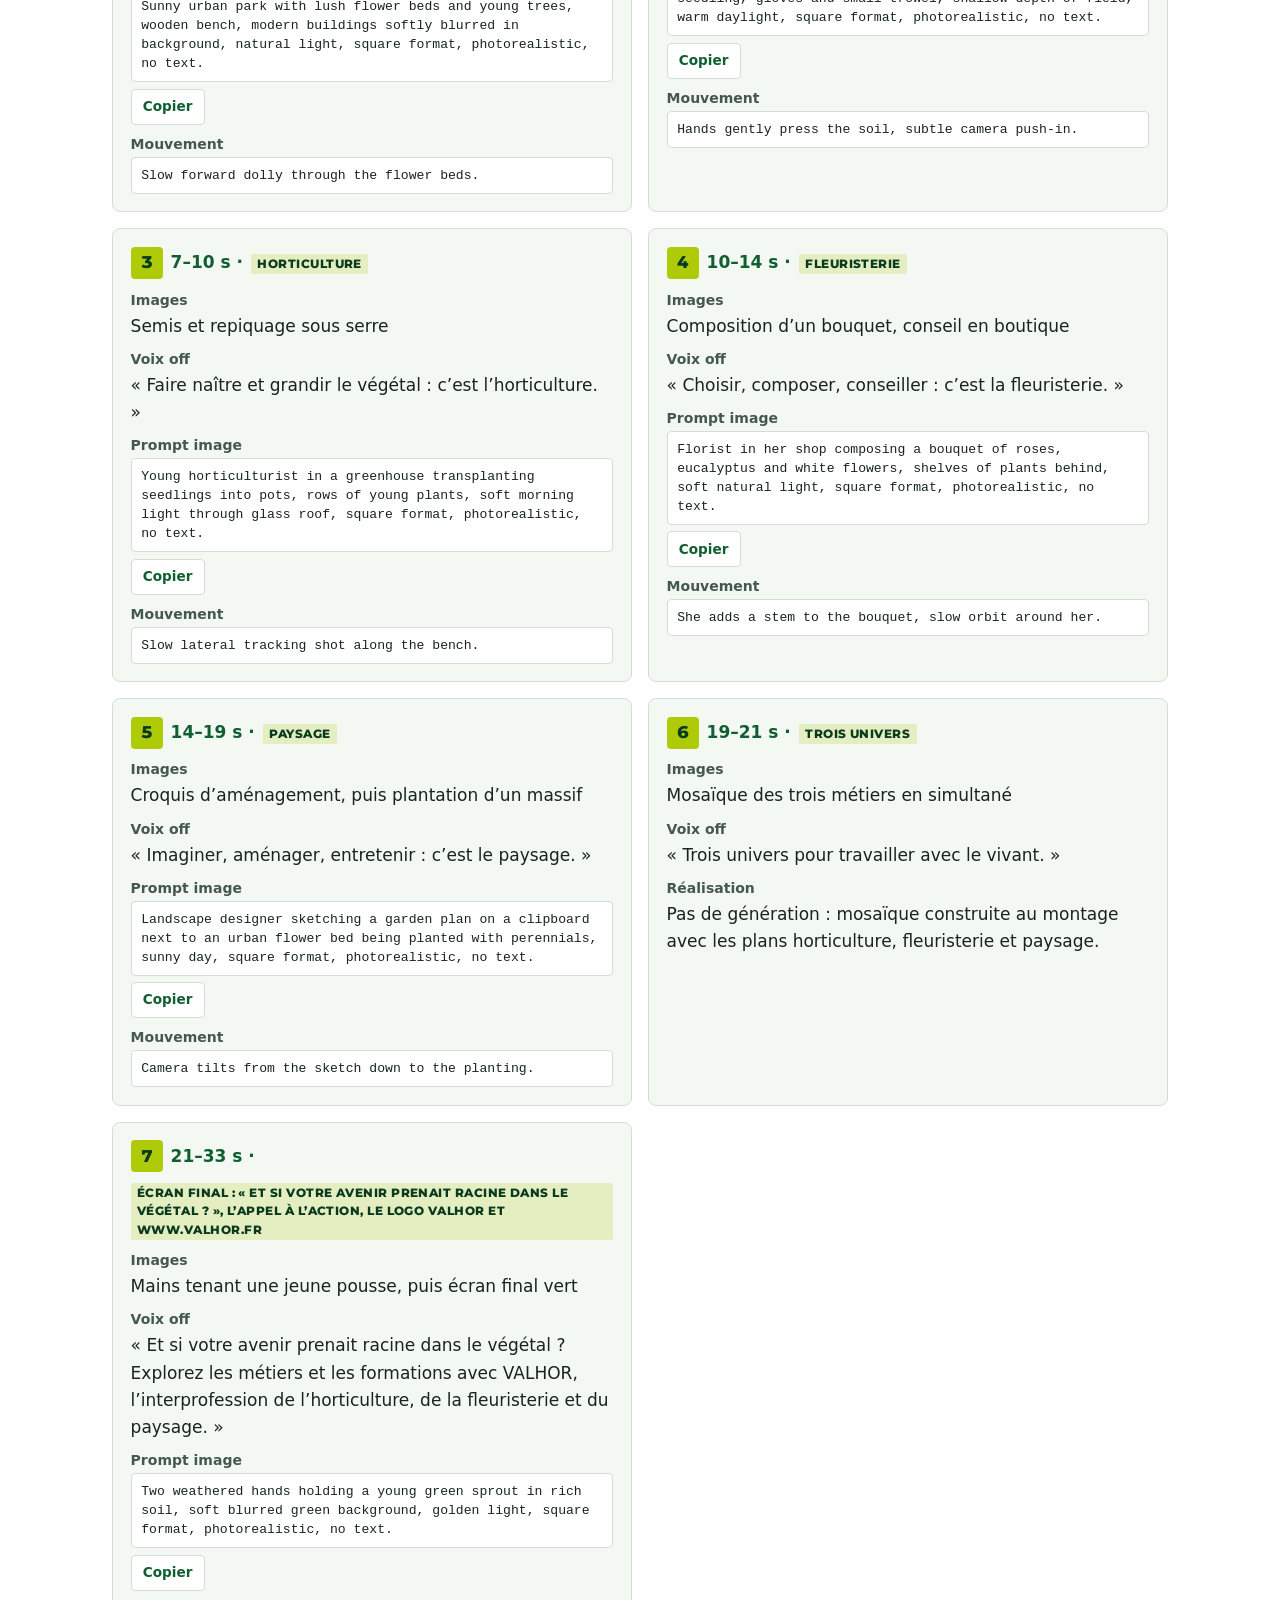
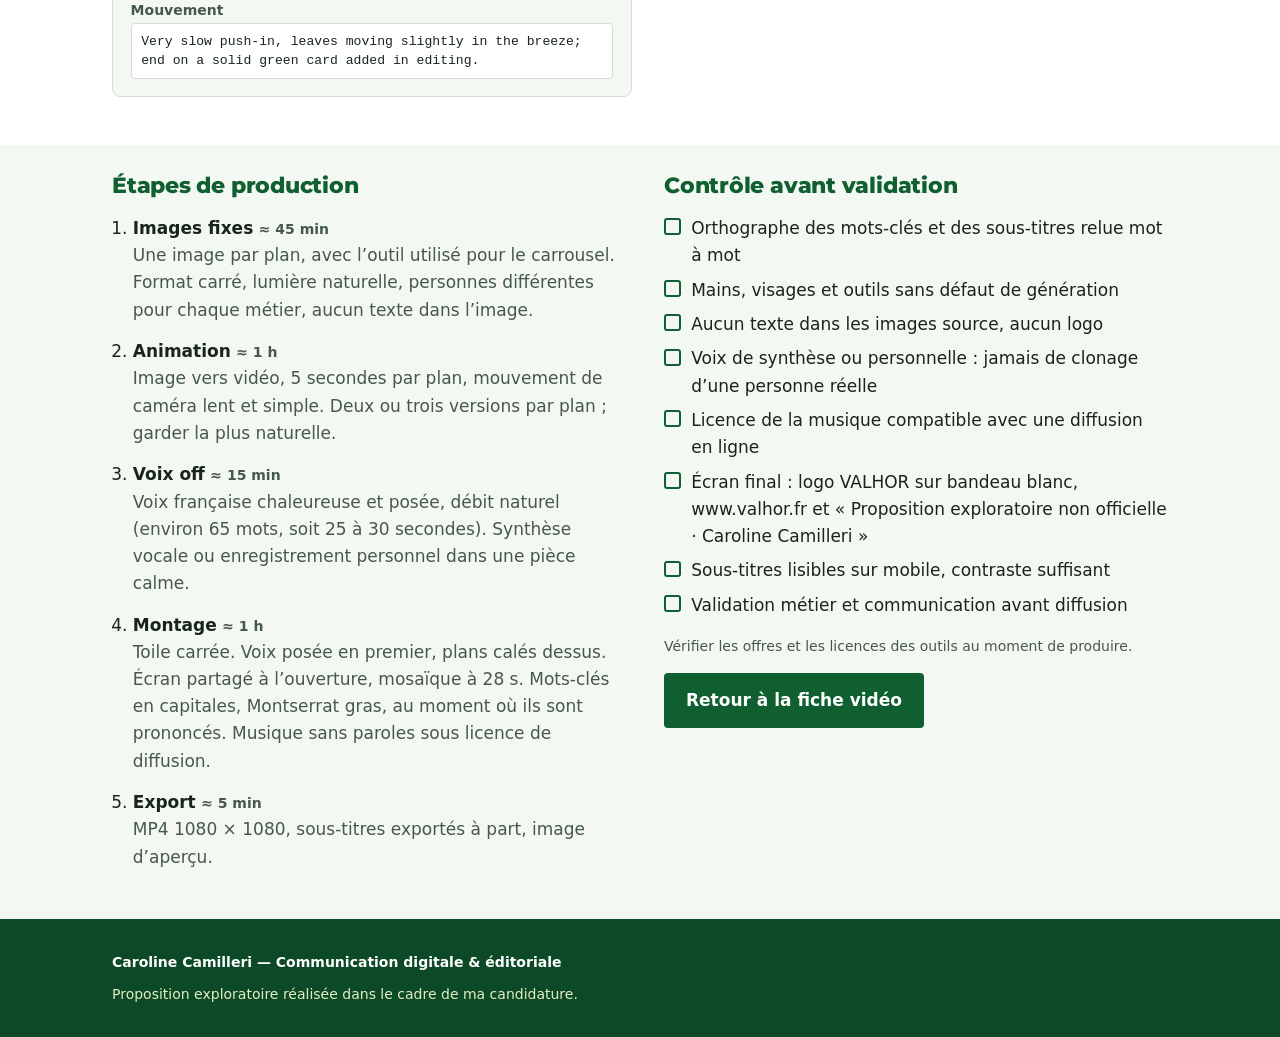
==== commit 957a03ad: "Démarche : formulation de l'expérience ; marge réduite au-dessus des titres de section Co-Authored-B" ====
--- a/fiche-video.html
+++ b/fiche-video.html
@@ -7,7 +7,7 @@
   <meta name="description" content="Fiche de production de la vidéo courte « Les métiers du végétal » : brief, découpage, prompts, étapes et contrôle qualité. Proposition exploratoire, non commandée.">
   <meta name="robots" content="noindex">
   <meta name="theme-color" content="#0c4a27">
-  <link rel="stylesheet" href="assets/css/styles.css?v=202610251705">
+  <link rel="stylesheet" href="assets/css/styles.css?v=202610251714">
 </head>
 <body>
   <a class="skip-link" href="#contenu">Aller au contenu</a>
@@ -40,7 +40,7 @@
     <div class="wrap site-footer__inner" data-slot="footer"></div>
   </footer>
 
-  <script src="assets/js/content.js?v=202610251705"></script>
-  <script src="assets/js/fiche.js?v=202610251705"></script>
+  <script src="assets/js/content.js?v=202610251714"></script>
+  <script src="assets/js/fiche.js?v=202610251714"></script>
 </body>
 </html>
--- a/assets/css/styles.css
+++ b/assets/css/styles.css
@@ -44,6 +44,7 @@
   --gutter: clamp(1rem, 4vw, 2rem);
   --maxw: 1120px;
   --section-y: clamp(2rem, 4.5vw, 3rem);
+  --section-top: clamp(1.25rem, 2.5vw, 1.75rem); /* marge réduite au-dessus des titres */
 }
 
 *, *::before, *::after { box-sizing: border-box; }
@@ -218,7 +219,7 @@
 
 /* ---------- Introduction ---------- */
 
-.hero { padding-block: var(--section-y); background: var(--surface); border-bottom: 1px solid var(--border); }
+.hero { padding-block: var(--section-top) var(--section-y); background: var(--surface); border-bottom: 1px solid var(--border); }
 .hero__inner { display: grid; gap: 1.25rem; justify-items: start; }
 .hero__grid { display: grid; gap: 2rem; align-items: center; }
 @media (min-width: 900px) { .hero__grid { grid-template-columns: minmax(0, 1.3fr) minmax(0, 1fr); gap: 3.5rem; } }
@@ -233,7 +234,7 @@
 
 /* ---------- Sections ---------- */
 
-.section { padding-block: var(--section-y); }
+.section { padding-block: var(--section-top) var(--section-y); }
 .section--alt { background: var(--surface); border-top: 1px solid var(--border); }
 .section__header { display: grid; gap: 0.5rem; margin-bottom: 1.5rem; }
 .section__intro { max-width: 66ch; color: var(--muted); }
